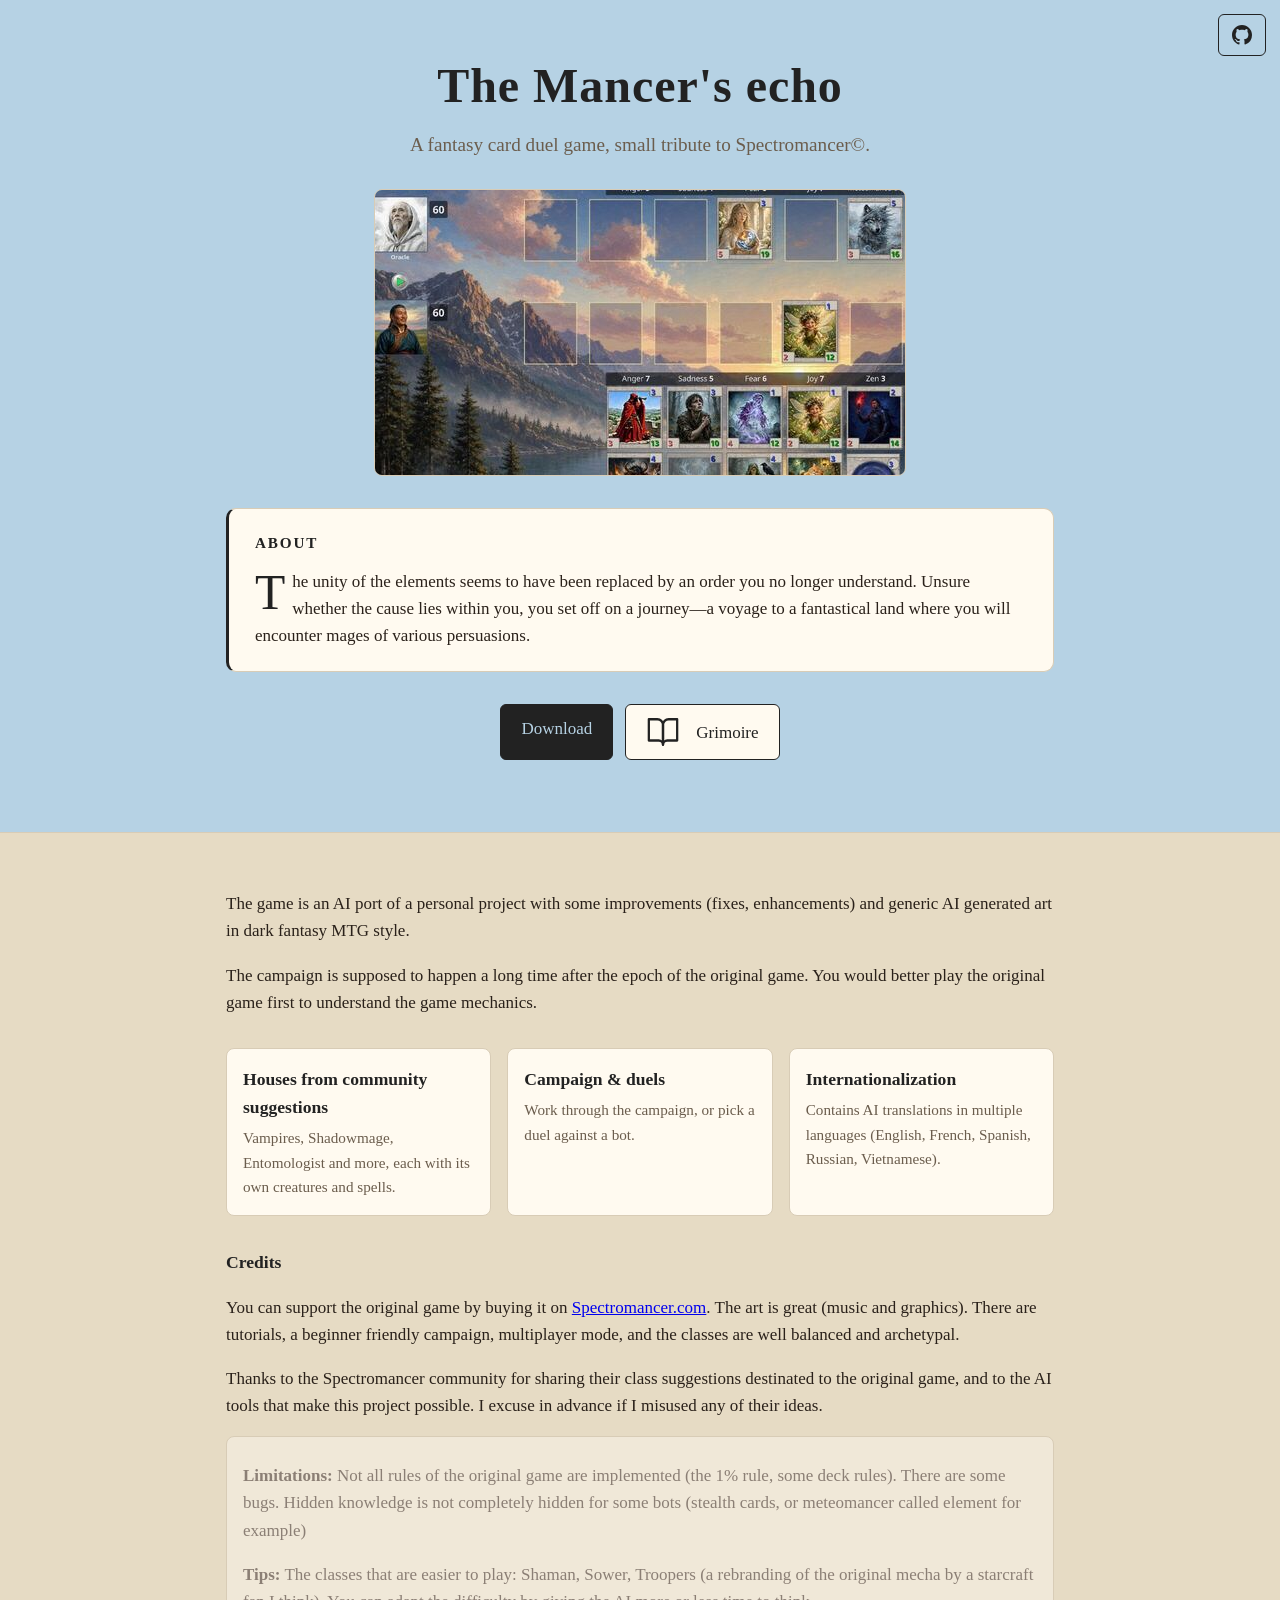
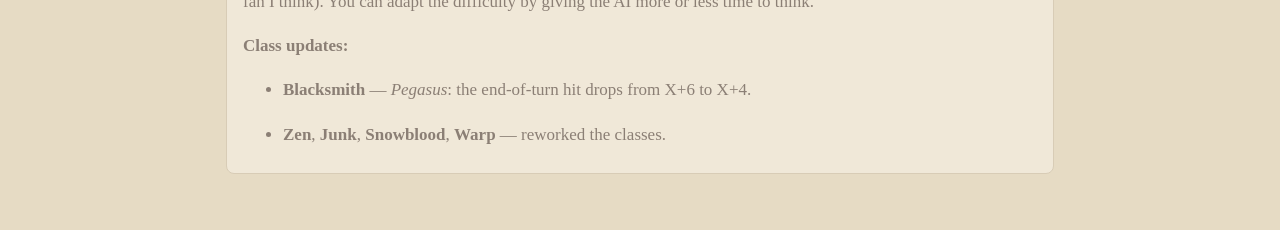
==== docs/index.html @ 0f316a48 "update page" ====
<!doctype html>
<html lang="en">
<head>
<meta charset="utf-8">
<meta name="viewport" content="width=device-width, initial-scale=1">
<title>Mancers</title>
<meta name="description" content="Mancers: a duel card game of 42 houses, a campaign and AI opponents, written in OCaml.">
<style>
:root{--bg:#14110f;--fg:#e8dfd0;--muted:#a89c88;--accent:#d9a441;--card:#1f1a16;--line:#3a3028;--note:#f0e8d8;--note-text:#8b7f75;--lower-bg:#0b0908;}
@media (prefers-color-scheme:light){:root{--bg:#b6d2e4;--fg:#2a211a;--muted:#6b5d4d;--accent:#222222;--card:#fffaf0;--line:#d8ccb6;--note:#f0e8d8;--note-text:#8b7f75;--lower-bg:#e6dbc4;}}
*{box-sizing:border-box}
body{margin:0;background:var(--bg);color:var(--fg);font:17px/1.6 Georgia,serif;position:relative}
main{max-width:860px;margin:0 auto;padding:48px 16px}
h1{font-size:3rem;margin:0;color:var(--accent);letter-spacing:.02em;text-align:center}
.tag{color:var(--muted);font-size:1.2rem;margin:.25em 0 1.5em;text-align:center}
img{border:1px solid var(--line);border-radius:8px;display:block;max-width:100%}
.screenshot{display: block;margin-left: auto;margin-right: auto;}
.btns{display:flex;flex-wrap:wrap;justify-content:center;gap:12px;margin:24px 0}
a.btn{padding:10px 20px;border-radius:6px;border:1px solid var(--accent);color:var(--accent);text-decoration:none}
a.btn.primary{background:var(--accent);color:var(--bg)}
a.btn.icon{display:inline-flex;align-items:center;padding:10px 13px}
a.btn.icon svg{width:20px;height:20px;fill:var(--accent)}
a.btn.icon:hover{background:var(--accent)}
a.btn.icon:hover svg{fill:var(--bg)}
a.btn.corner{position:absolute;top:14px;right:14px;background:var(--bg)}
@media (max-width:640px){main{padding-top:76px}h1{font-size:2.2rem}}
.grid{display:grid;grid-template-columns:repeat(auto-fit,minmax(240px,1fr));gap:16px;margin:32px 0}
.grid div{background:var(--card);border:1px solid var(--line);border-radius:8px;padding:16px}
h2{margin:0 0 .3em;font-size:1.1rem;color:var(--accent)}
.grid p{margin:0;color:var(--muted);font-size:.95rem}
pre{background:var(--card);border:1px solid var(--line);border-radius:8px;padding:16px;overflow-x:auto;font-size:.9rem}
footer{color:var(--muted);font-size:.9rem;margin-top:40px}
footer a{color:var(--accent)}
.grimoire{display:flex;align-items:center;gap:16px;border:1px solid var(--line);border-radius:10px;background:var(--card);text-decoration:none;color:var(--fg)}
.grimoire:hover{border-color:var(--accent)}
.grimoire svg{flex:none;width:34px;height:34px;stroke:var(--accent);fill:none;stroke-width:1.6;stroke-linecap:round;stroke-linejoin:round}
.grimoire strong{color:var(--accent);font-size:1.2rem}
.grimoire span{color:var(--muted);font-size:.95rem}
.notes{padding:8px 16px;border:1px solid var(--line);border-radius:8px;background:var(--note);color:var(--note-text)}
.intro{margin:32px 0}
.intro h2{margin:0 0 .6em;font-size:1.5rem}
.intro .lede{font-size:1.12rem;color:var(--fg);margin:0 0 1em}
.story{margin:26px 0 0;padding:22px 26px;border:1px solid var(--line);border-left:3px solid var(--accent);border-radius:10px;background:var(--card)}
.story h3{margin:0 0 .8em;font-size:.95rem;letter-spacing:.12em;text-transform:uppercase;color:var(--accent)}
.story p{margin:0 0 .9em}
.story p:last-child{margin-bottom:0}
.story .dropcap:first-letter{float:left;font-size:3.1rem;line-height:.9;padding:.06em .14em 0 0;color:var(--accent)}
.lower{background:var(--lower-bg);border-top:1px solid var(--line)}
.lower-inner{max-width:860px;margin:0 auto;padding:40px 16px 56px}
</style>
</head>
<body>
<a class="btn icon corner" href="https://github.com/minhdoboi/mancer-ml" title="Source on GitHub" aria-label="Source on GitHub">
  <svg viewBox="0 0 16 16" aria-hidden="true"><path d="M8 0C3.58 0 0 3.58 0 8c0 3.54 2.29 6.53 5.47 7.59.4.07.55-.17.55-.38 0-.19-.01-.82-.01-1.49-2.01.37-2.53-.49-2.69-.94-.09-.23-.48-.94-.82-1.13-.28-.15-.68-.52-.01-.53.63-.01 1.08.58 1.23.82.72 1.21 1.87.87 2.33.66.07-.52.28-.87.51-1.07-1.78-.2-3.64-.89-3.64-3.95 0-.87.31-1.59.82-2.15-.08-.2-.36-1.02.08-2.12 0 0 .67-.21 2.2.82.64-.18 1.32-.27 2-.27.68 0 1.36.09 2 .27 1.53-1.04 2.2-.82 2.2-.82.44 1.1.16 1.92.08 2.12.51.56.82 1.27.82 2.15 0 3.07-1.87 3.75-3.65 3.95.29.25.54.73.54 1.48 0 1.07-.01 1.93-.01 2.2 0 .21.15.46.55.38A8.012 8.012 0 0 0 16 8c0-4.42-3.58-8-8-8z"/></svg>
</a>
<main>
  <h1>The Mancer's echo</h1>
  <p class="tag">A fantasy card duel game, small tribute to Spectromancer©.</p>
  <img class="screenshot" src="screenshot.jpg" alt="Mancers duel board screenshot">
  <section class="intro">
    <div class="story">
      <h3>About</h3>
      <p class="dropcap">The unity of the elements seems to have been replaced by an order you no longer understand. Unsure whether the cause lies within you, you set off on a journey—a voyage to a fantastical land where you will encounter mages of various persuasions.</p>
    </div>
  </section>
  <div class="btns">
    <a class="btn primary" href="https://github.com/minhdoboi/mancer-ml/releases">Download</a>
    <a class="btn grimoire" href="cards.html">
      <svg viewBox="0 0 24 24" aria-hidden="true"><path d="M2 3h6a4 4 0 0 1 4 4v14a3 3 0 0 0-3-3H2z"/><path d="M22 3h-6a4 4 0 0 0-4 4v14a3 3 0 0 1 3-3h7z"/></svg>
      Grimoire
    </a>
  </div>
</main>
<section class="lower">
  <div class="lower-inner">
    <p>The game is an AI port of a personal project with some improvements (fixes, enhancements) and generic AI generated art in dark fantasy MTG style.</p>
    <p>The campaign is supposed to happen a long time after the epoch of the original game. You would better play the original game first to understand the game mechanics.</p>
    <div class="grid">
      <div><h2>Houses from community suggestions</h2><p>Vampires, Shadowmage, Entomologist and more, each with its own creatures and spells.</p></div>
      <div><h2>Campaign &amp; duels</h2><p>Work through the campaign, or pick a duel against a bot.</p></div>
      <div><h2>Internationalization</h2><p>Contains AI translations in multiple languages (English, French, Spanish, Russian, Vietnamese).</p></div>
    </div>
    <h2>Credits</h2>
    <p>You can support the original game by buying it on <a href="https://www.spectromancer.com/">Spectromancer.com</a>.
    The art is great (music and graphics). There are tutorials, a beginner friendly campaign, multiplayer mode, and the classes are well balanced and archetypal.</p>
    <p>Thanks to the Spectromancer community for sharing their class suggestions destinated to the original game,
    and to the AI tools that make this project possible. I excuse in advance if I misused any of their ideas.</p>
    <div class="notes">
      <div>
        <p>
          <strong>Limitations:</strong> Not all rules of the original game are implemented (the 1% rule, some deck rules). There are some bugs. Hidden knowledge is not completely hidden for some bots (stealth cards, or meteomancer called element for example)
        </p>
        <p>
          <strong>Tips:</strong> The classes that are easier to play: Shaman, Sower, Troopers (a rebranding of the original mecha by a starcraft fan I think).
          You can adapt the difficulty by giving the AI more or less time to think.
        </p>
      </div>
      <div>
        <strong>Class updates:</strong>
        <ul>
          <li><strong>Blacksmith</strong> — <em>Pegasus</em>: the end-of-turn hit drops from X+6 to X+4.</li>
        </ul>
        <ul>
          <li><strong>Zen</strong>, <strong>Junk</strong>, <strong>Snowblood</strong>, <strong>Warp</strong> — reworked the classes.</li>
        </ul>
      </div>
    </div>
  </div>
</section>
</body>
</html>
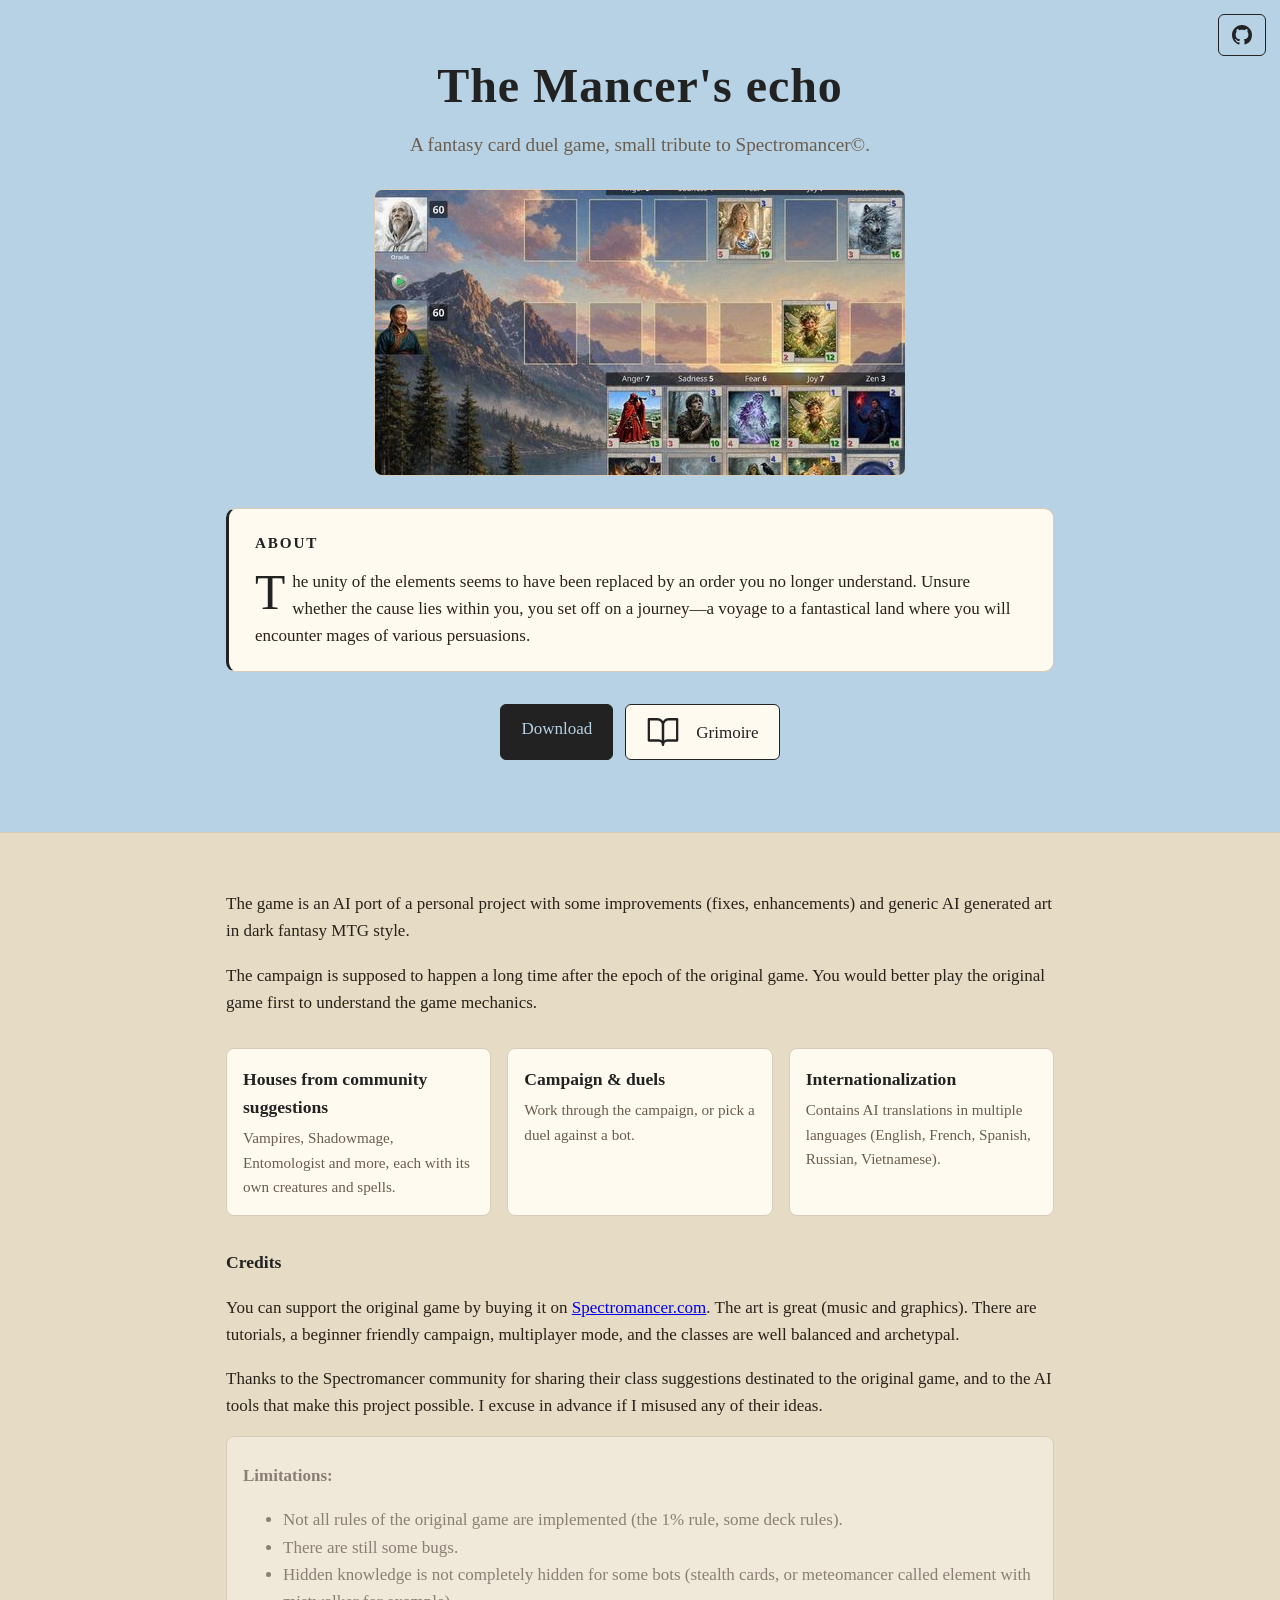
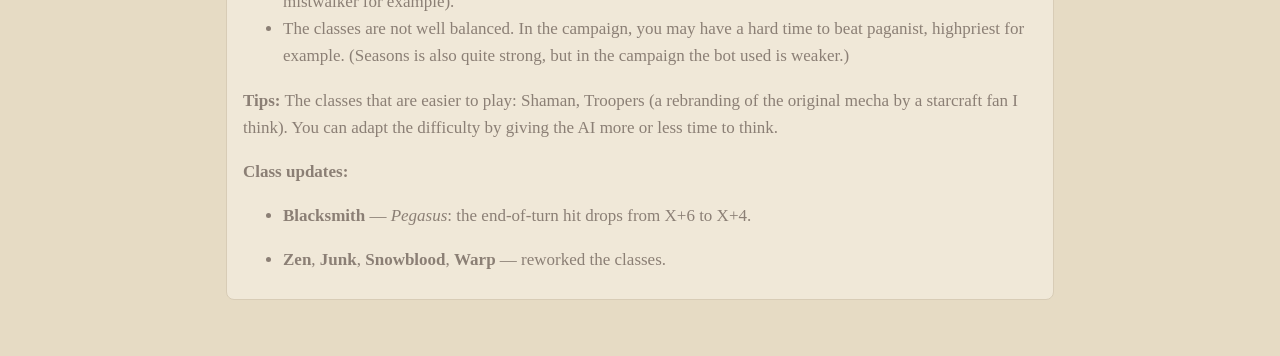
==== commit 266a768f: "add some house tournament" ====
--- a/docs/index.html
+++ b/docs/index.html
@@ -88,10 +88,16 @@
     <div class="notes">
       <div>
         <p>
-          <strong>Limitations:</strong> Not all rules of the original game are implemented (the 1% rule, some deck rules). There are some bugs. Hidden knowledge is not completely hidden for some bots (stealth cards, or meteomancer called element for example)
+          <strong>Limitations:</strong>
+          <ul>
+            <li>Not all rules of the original game are implemented (the 1% rule, some deck rules).</li>
+            <li>There are still some bugs.</li>
+            <li>Hidden knowledge is not completely hidden for some bots (stealth cards, or meteomancer called element with mistwalker for example).</li>
+            <li>The classes are not well balanced. In the campaign, you may have a hard time to beat paganist, highpriest for example. (Seasons is also quite strong, but in the campaign the bot used is weaker.)</li>
+          </ul>
         </p>
         <p>
-          <strong>Tips:</strong> The classes that are easier to play: Shaman, Sower, Troopers (a rebranding of the original mecha by a starcraft fan I think).
+          <strong>Tips:</strong> The classes that are easier to play: Shaman, Troopers (a rebranding of the original mecha by a starcraft fan I think).
           You can adapt the difficulty by giving the AI more or less time to think.
         </p>
       </div>
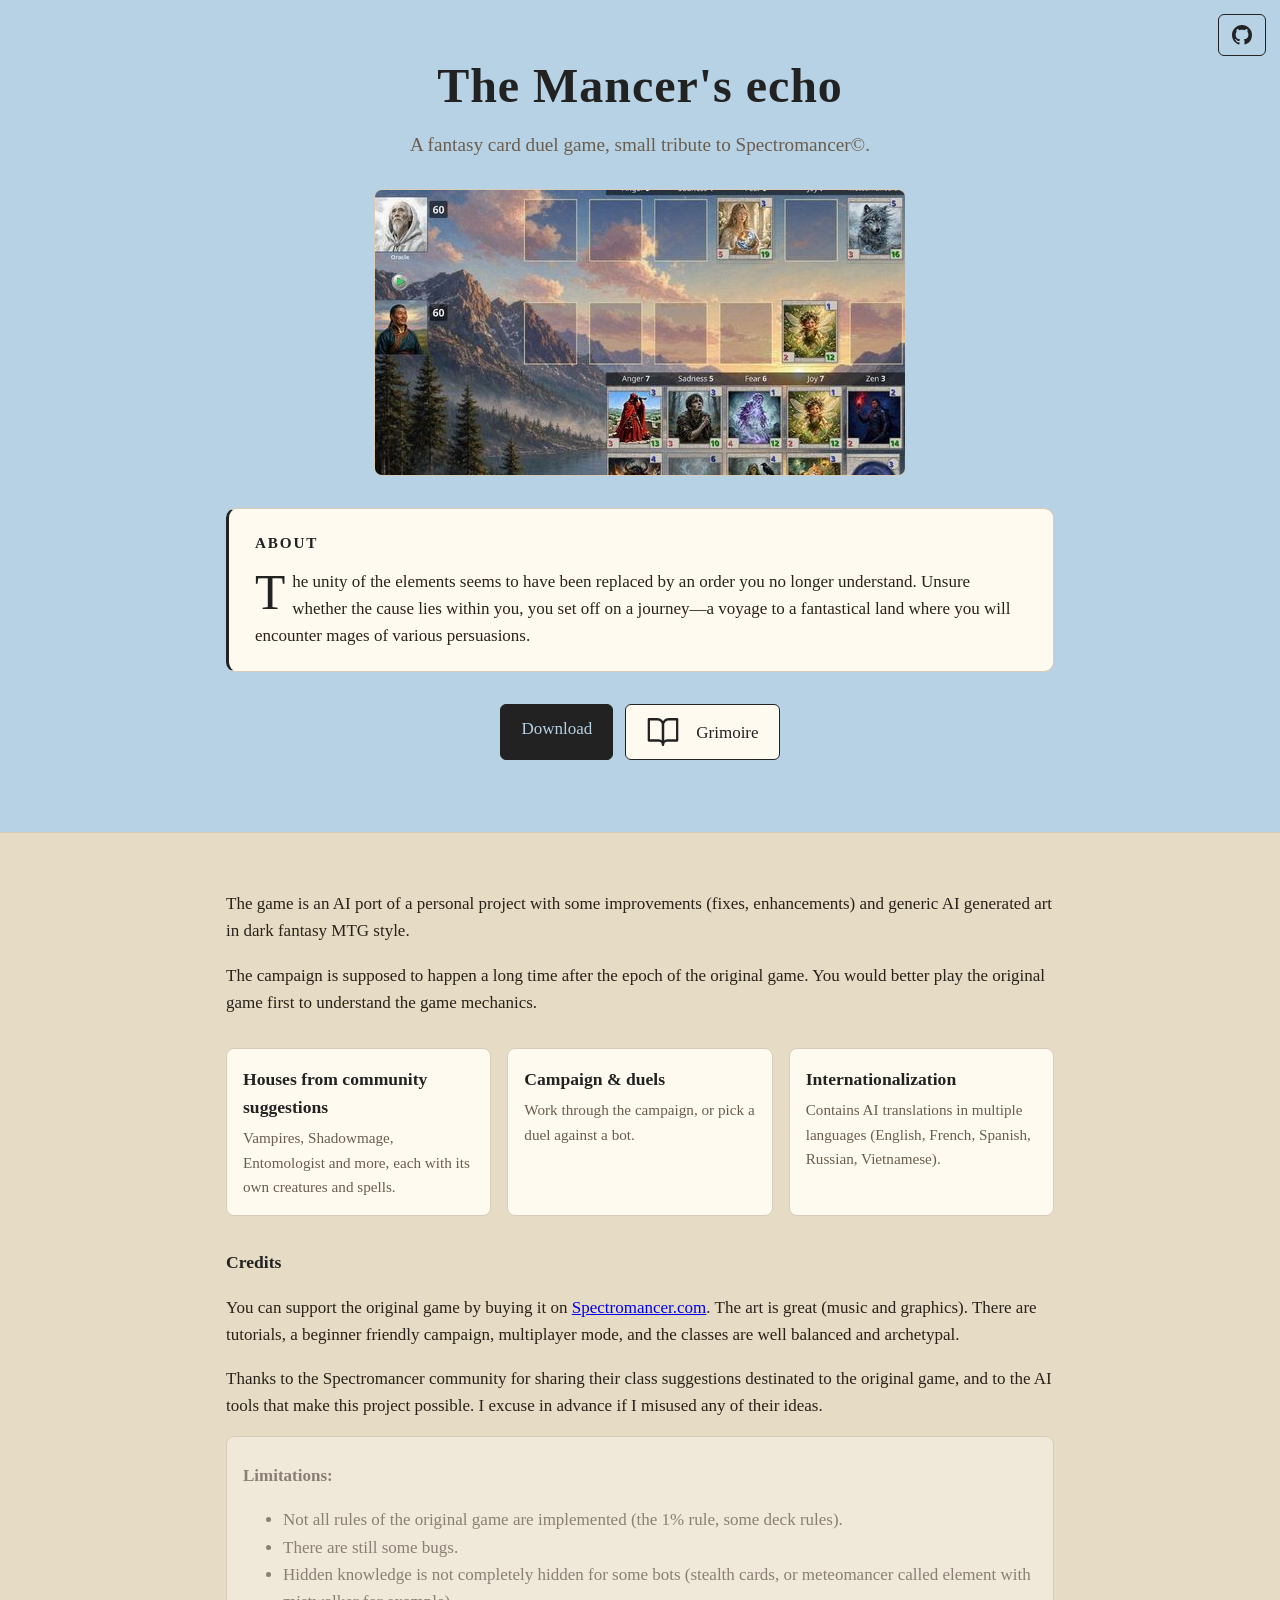
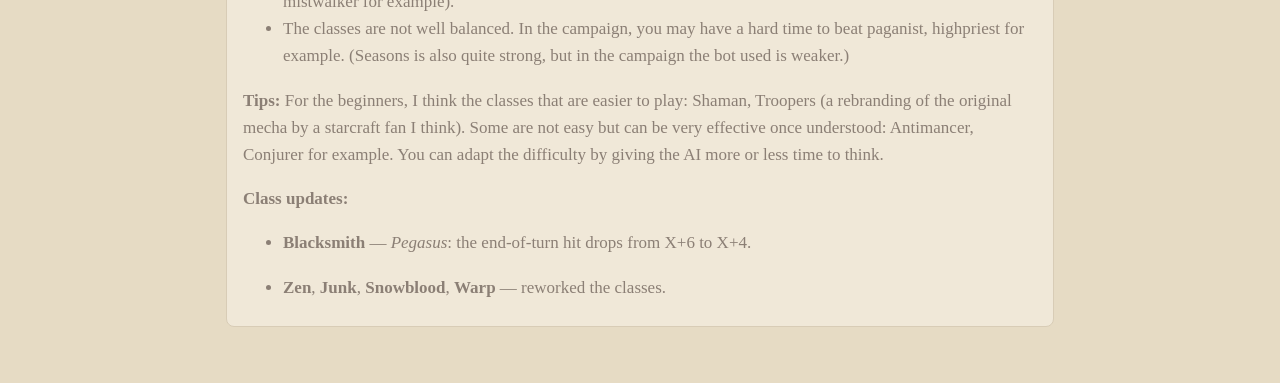
==== commit ff5a0709: "update README * update tips * add flux script for pi" ====
--- a/docs/index.html
+++ b/docs/index.html
@@ -97,7 +97,8 @@
           </ul>
         </p>
         <p>
-          <strong>Tips:</strong> The classes that are easier to play: Shaman, Troopers (a rebranding of the original mecha by a starcraft fan I think).
+          <strong>Tips:</strong> For the beginners, I think the classes that are easier to play: Shaman, Troopers (a rebranding of the original mecha by a starcraft fan I think).
+          Some are not easy but can be very effective once understood: Antimancer, Conjurer for example.
           You can adapt the difficulty by giving the AI more or less time to think.
         </p>
       </div>
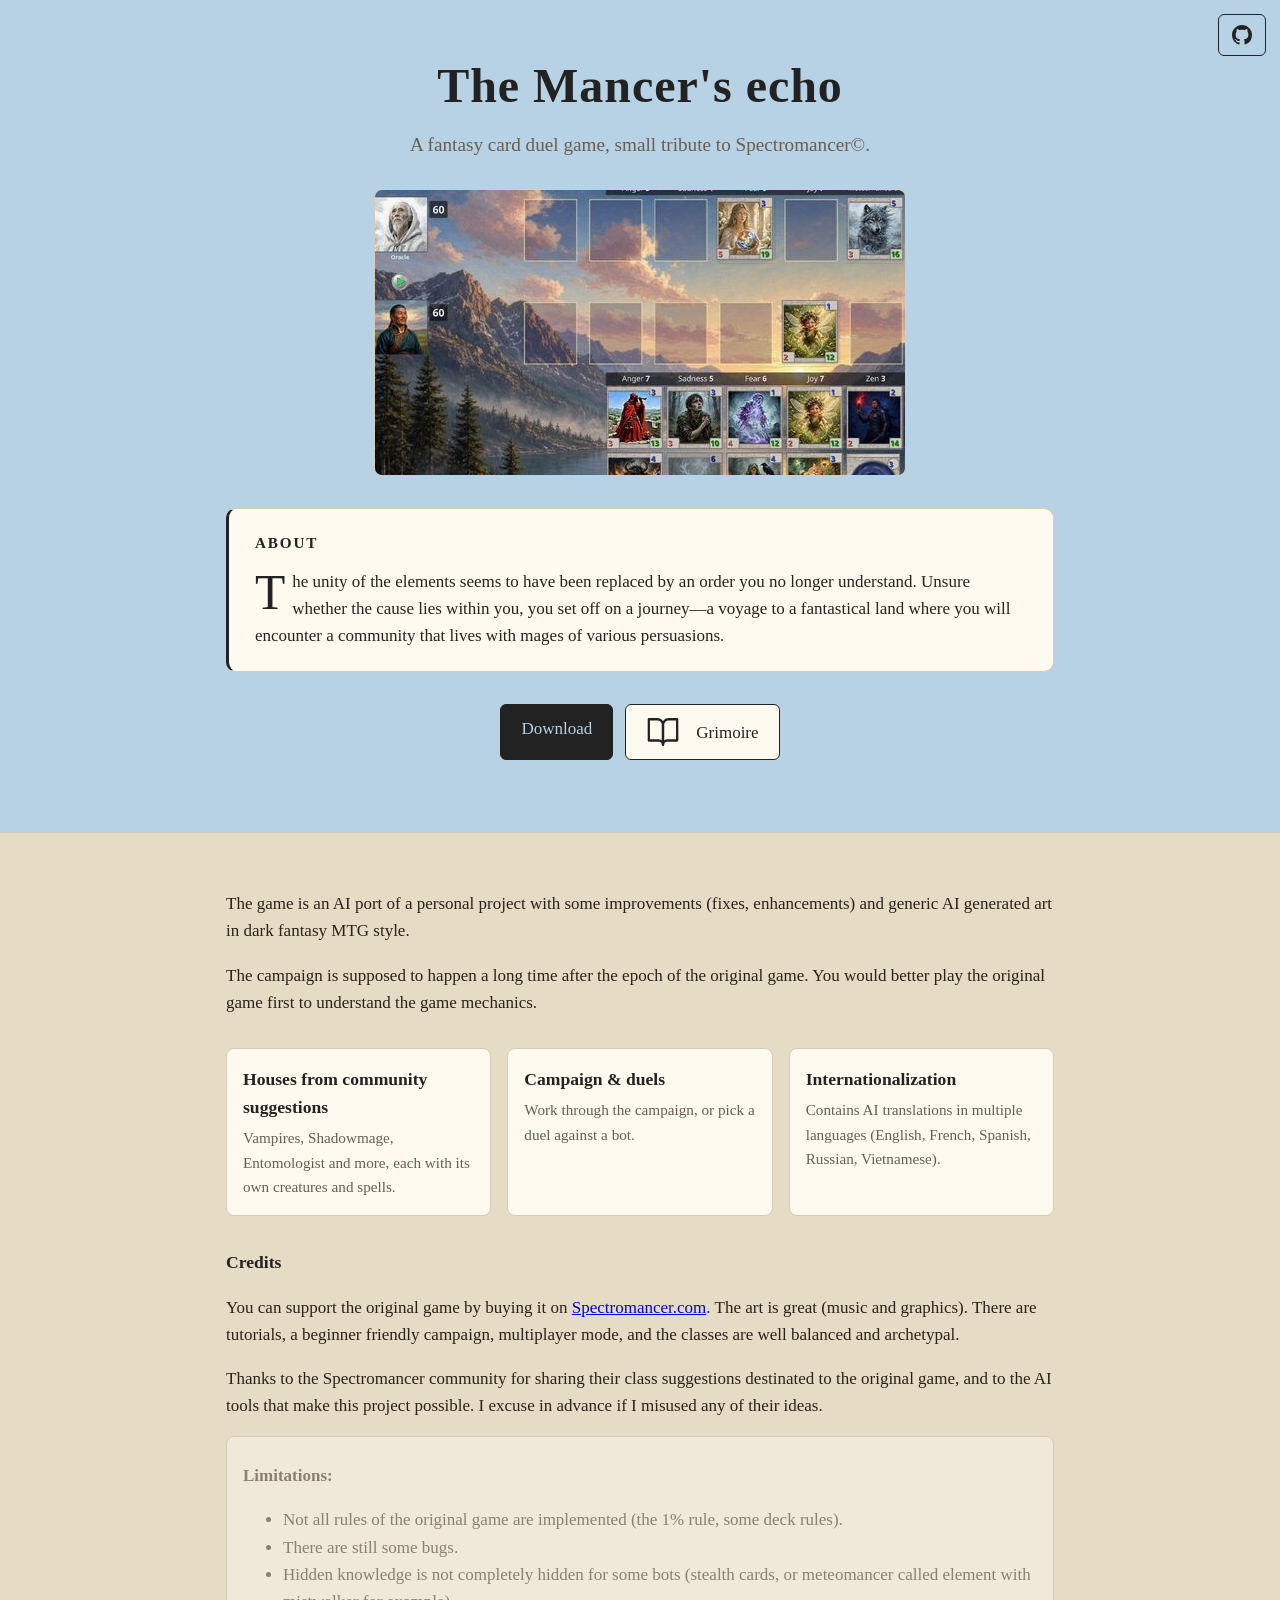
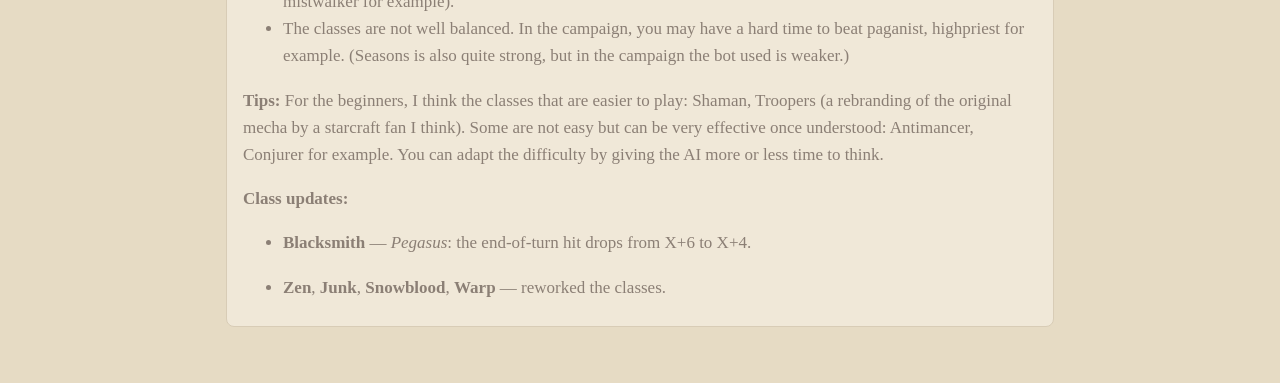
==== commit 0495e119: "add lightstaves and the aura mechanic" ====
--- a/docs/index.html
+++ b/docs/index.html
@@ -60,7 +60,7 @@
   <section class="intro">
     <div class="story">
       <h3>About</h3>
-      <p class="dropcap">The unity of the elements seems to have been replaced by an order you no longer understand. Unsure whether the cause lies within you, you set off on a journey—a voyage to a fantastical land where you will encounter mages of various persuasions.</p>
+      <p class="dropcap">The unity of the elements seems to have been replaced by an order you no longer understand. Unsure whether the cause lies within you, you set off on a journey—a voyage to a fantastical land where you will encounter a community that lives with mages of various persuasions.</p>
     </div>
   </section>
   <div class="btns">
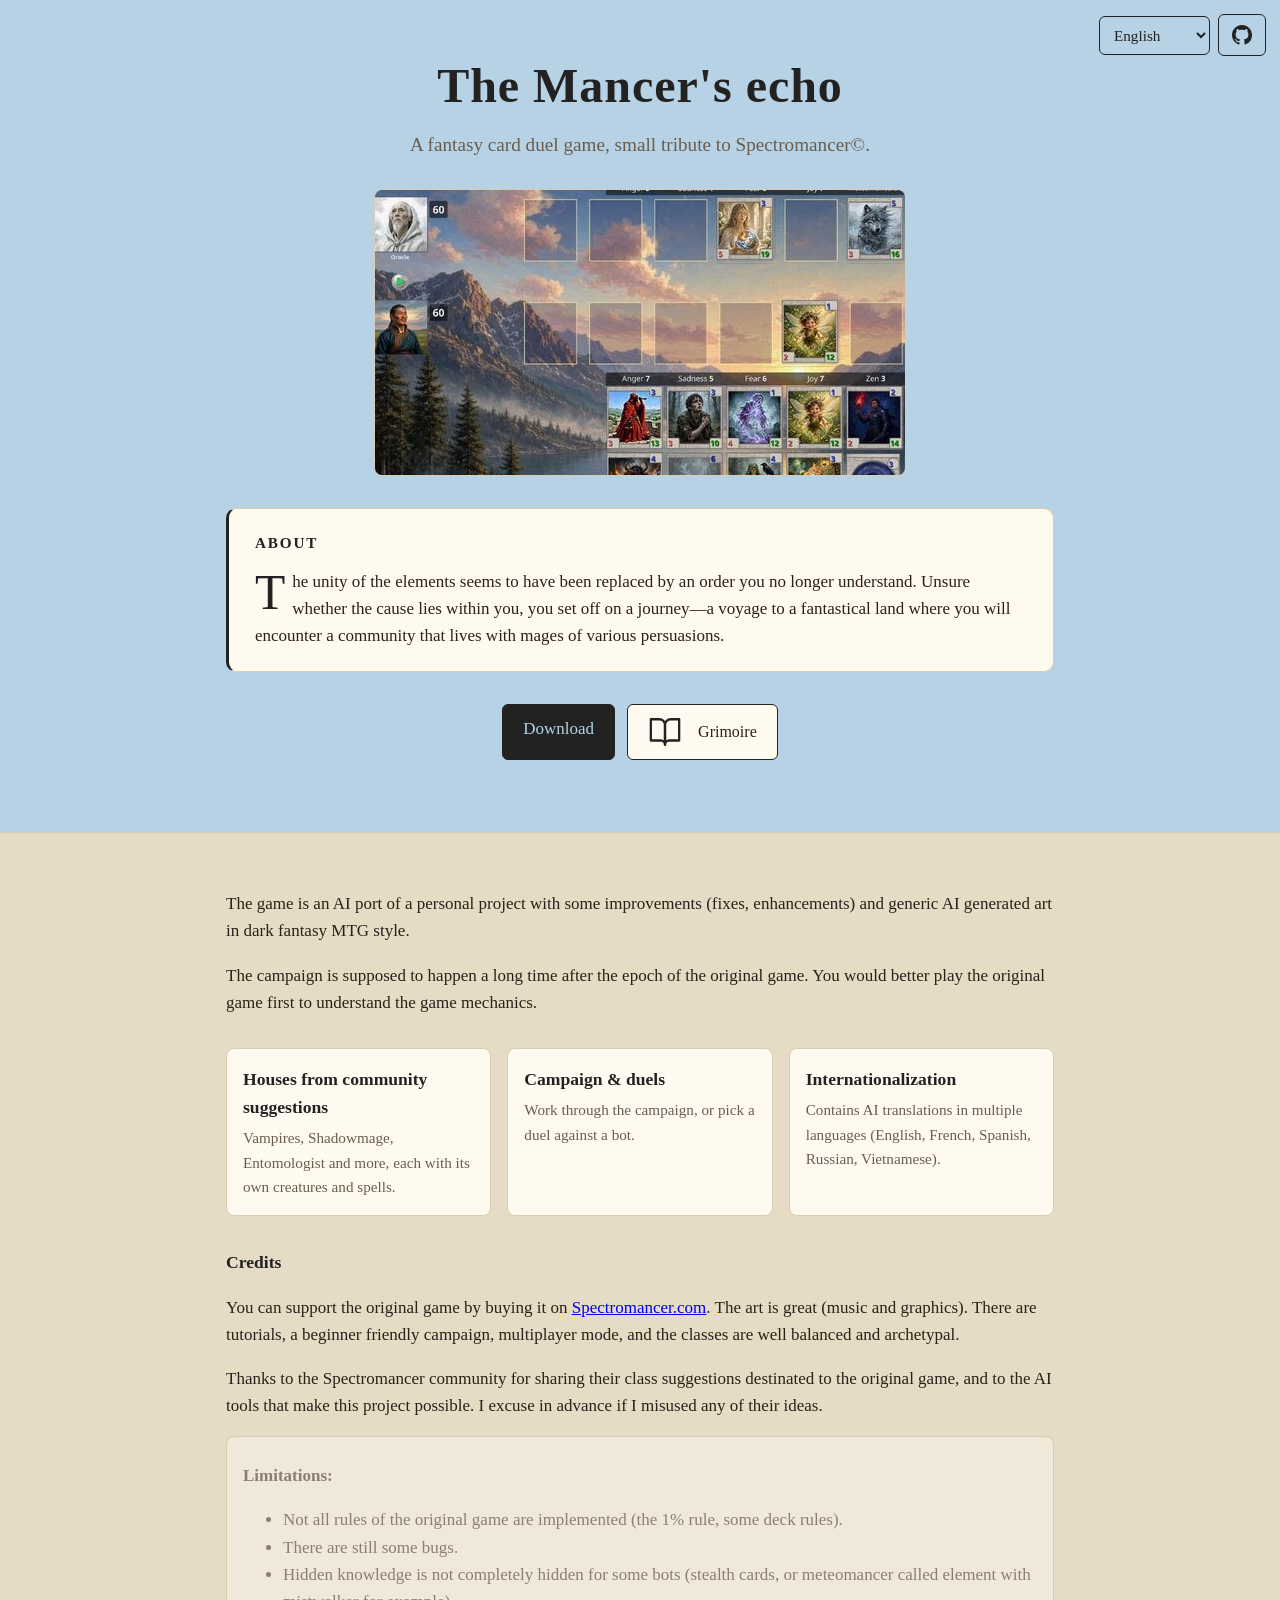
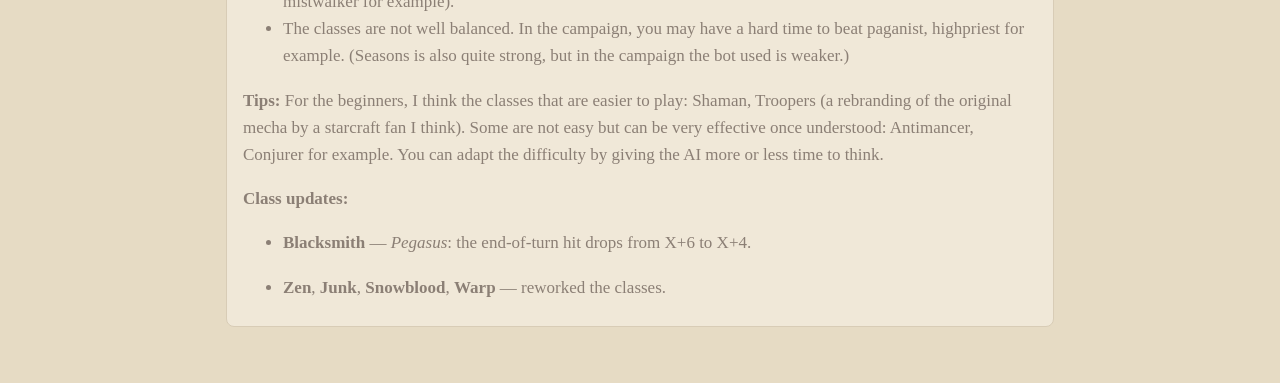
==== commit d1a02ca0: "update page" ====
--- a/docs/index.html
+++ b/docs/index.html
@@ -4,7 +4,7 @@
 <meta charset="utf-8">
 <meta name="viewport" content="width=device-width, initial-scale=1">
 <title>Mancers</title>
-<meta name="description" content="Mancers: a duel card game of 42 houses, a campaign and AI opponents, written in OCaml.">
+<meta name="description" id="metadesc" content="Mancers: a duel card game of 42 houses, a campaign and AI opponents, written in OCaml.">
 <style>
 :root{--bg:#14110f;--fg:#e8dfd0;--muted:#a89c88;--accent:#d9a441;--card:#1f1a16;--line:#3a3028;--note:#f0e8d8;--note-text:#8b7f75;--lower-bg:#0b0908;}
 @media (prefers-color-scheme:light){:root{--bg:#b6d2e4;--fg:#2a211a;--muted:#6b5d4d;--accent:#222222;--card:#fffaf0;--line:#d8ccb6;--note:#f0e8d8;--note-text:#8b7f75;--lower-bg:#e6dbc4;}}
@@ -22,7 +22,10 @@
 a.btn.icon svg{width:20px;height:20px;fill:var(--accent)}
 a.btn.icon:hover{background:var(--accent)}
 a.btn.icon:hover svg{fill:var(--bg)}
-a.btn.corner{position:absolute;top:14px;right:14px;background:var(--bg)}
+.corner{position:absolute;top:14px;right:14px;display:flex;align-items:center;gap:8px;z-index:2}
+.corner select{padding:9px 10px;border-radius:6px;border:1px solid var(--accent);background:var(--bg);color:var(--accent);font:inherit;font-size:.95rem;cursor:pointer}
+.corner select:hover{border-color:var(--fg)}
+a.btn.icon{background:var(--bg)}
 @media (max-width:640px){main{padding-top:76px}h1{font-size:2.2rem}}
 .grid{display:grid;grid-template-columns:repeat(auto-fit,minmax(240px,1fr));gap:16px;margin:32px 0}
 .grid div{background:var(--card);border:1px solid var(--line);border-radius:8px;padding:16px}
@@ -36,6 +39,7 @@
 .grimoire svg{flex:none;width:34px;height:34px;stroke:var(--accent);fill:none;stroke-width:1.6;stroke-linecap:round;stroke-linejoin:round}
 .grimoire strong{color:var(--accent);font-size:1.2rem}
 .grimoire span{color:var(--muted);font-size:.95rem}
+.grimoire #grimtext{color:var(--fg);font-size:1rem}
 .notes{padding:8px 16px;border:1px solid var(--line);border-radius:8px;background:var(--note);color:var(--note-text)}
 .intro{margin:32px 0}
 .intro h2{margin:0 0 .6em;font-size:1.5rem}
@@ -50,24 +54,27 @@
 </style>
 </head>
 <body>
-<a class="btn icon corner" href="https://github.com/minhdoboi/mancer-ml" title="Source on GitHub" aria-label="Source on GitHub">
-  <svg viewBox="0 0 16 16" aria-hidden="true"><path d="M8 0C3.58 0 0 3.58 0 8c0 3.54 2.29 6.53 5.47 7.59.4.07.55-.17.55-.38 0-.19-.01-.82-.01-1.49-2.01.37-2.53-.49-2.69-.94-.09-.23-.48-.94-.82-1.13-.28-.15-.68-.52-.01-.53.63-.01 1.08.58 1.23.82.72 1.21 1.87.87 2.33.66.07-.52.28-.87.51-1.07-1.78-.2-3.64-.89-3.64-3.95 0-.87.31-1.59.82-2.15-.08-.2-.36-1.02.08-2.12 0 0 .67-.21 2.2.82.64-.18 1.32-.27 2-.27.68 0 1.36.09 2 .27 1.53-1.04 2.2-.82 2.2-.82.44 1.1.16 1.92.08 2.12.51.56.82 1.27.82 2.15 0 3.07-1.87 3.75-3.65 3.95.29.25.54.73.54 1.48 0 1.07-.01 1.93-.01 2.2 0 .21.15.46.55.38A8.012 8.012 0 0 0 16 8c0-4.42-3.58-8-8-8z"/></svg>
-</a>
+<div class="corner">
+  <select id="lang" hidden></select>
+  <a class="btn icon" id="github" href="https://github.com/minhdoboi/mancer-ml" title="Source on GitHub" aria-label="Source on GitHub">
+    <svg viewBox="0 0 16 16" aria-hidden="true"><path d="M8 0C3.58 0 0 3.58 0 8c0 3.54 2.29 6.53 5.47 7.59.4.07.55-.17.55-.38 0-.19-.01-.82-.01-1.49-2.01.37-2.53-.49-2.69-.94-.09-.23-.48-.94-.82-1.13-.28-.15-.68-.52-.01-.53.63-.01 1.08.58 1.23.82.72 1.21 1.87.87 2.33.66.07-.52.28-.87.51-1.07-1.78-.2-3.64-.89-3.64-3.95 0-.87.31-1.59.82-2.15-.08-.2-.36-1.02.08-2.12 0 0 .67-.21 2.2.82.64-.18 1.32-.27 2-.27.68 0 1.36.09 2 .27 1.53-1.04 2.2-.82 2.2-.82.44 1.1.16 1.92.08 2.12.51.56.82 1.27.82 2.15 0 3.07-1.87 3.75-3.65 3.95.29.25.54.73.54 1.48 0 1.07-.01 1.93-.01 2.2 0 .21.15.46.55.38A8.012 8.012 0 0 0 16 8c0-4.42-3.58-8-8-8z"/></svg>
+  </a>
+</div>
 <main>
-  <h1>The Mancer's echo</h1>
-  <p class="tag">A fantasy card duel game, small tribute to Spectromancer©.</p>
-  <img class="screenshot" src="screenshot.jpg" alt="Mancers duel board screenshot">
+  <h1 id="title">The Mancer's echo</h1>
+  <p class="tag" id="tag">A fantasy card duel game, small tribute to Spectromancer©.</p>
+  <img class="screenshot" id="shot" src="screenshot.jpg" alt="Mancers duel board screenshot">
   <section class="intro">
     <div class="story">
-      <h3>About</h3>
-      <p class="dropcap">The unity of the elements seems to have been replaced by an order you no longer understand. Unsure whether the cause lies within you, you set off on a journey—a voyage to a fantastical land where you will encounter a community that lives with mages of various persuasions.</p>
+      <h3 id="about">About</h3>
+      <p class="dropcap" id="story">The unity of the elements seems to have been replaced by an order you no longer understand. Unsure whether the cause lies within you, you set off on a journey—a voyage to a fantastical land where you will encounter a community that lives with mages of various persuasions.</p>
     </div>
   </section>
   <div class="btns">
-    <a class="btn primary" href="https://github.com/minhdoboi/mancer-ml/releases">Download</a>
-    <a class="btn grimoire" href="cards.html">
+    <a class="btn primary" id="download" href="https://github.com/minhdoboi/mancer-ml/releases">Download</a>
+    <a class="btn grimoire" id="grimoire" href="cards.html">
       <svg viewBox="0 0 24 24" aria-hidden="true"><path d="M2 3h6a4 4 0 0 1 4 4v14a3 3 0 0 0-3-3H2z"/><path d="M22 3h-6a4 4 0 0 0-4 4v14a3 3 0 0 1 3-3h7z"/></svg>
-      Grimoire
+      <span id="grimtext">Grimoire</span>
     </a>
   </div>
 </main>
@@ -114,5 +121,6 @@
     </div>
   </div>
 </section>
+<script src="index.js" defer></script>
 </body>
 </html>
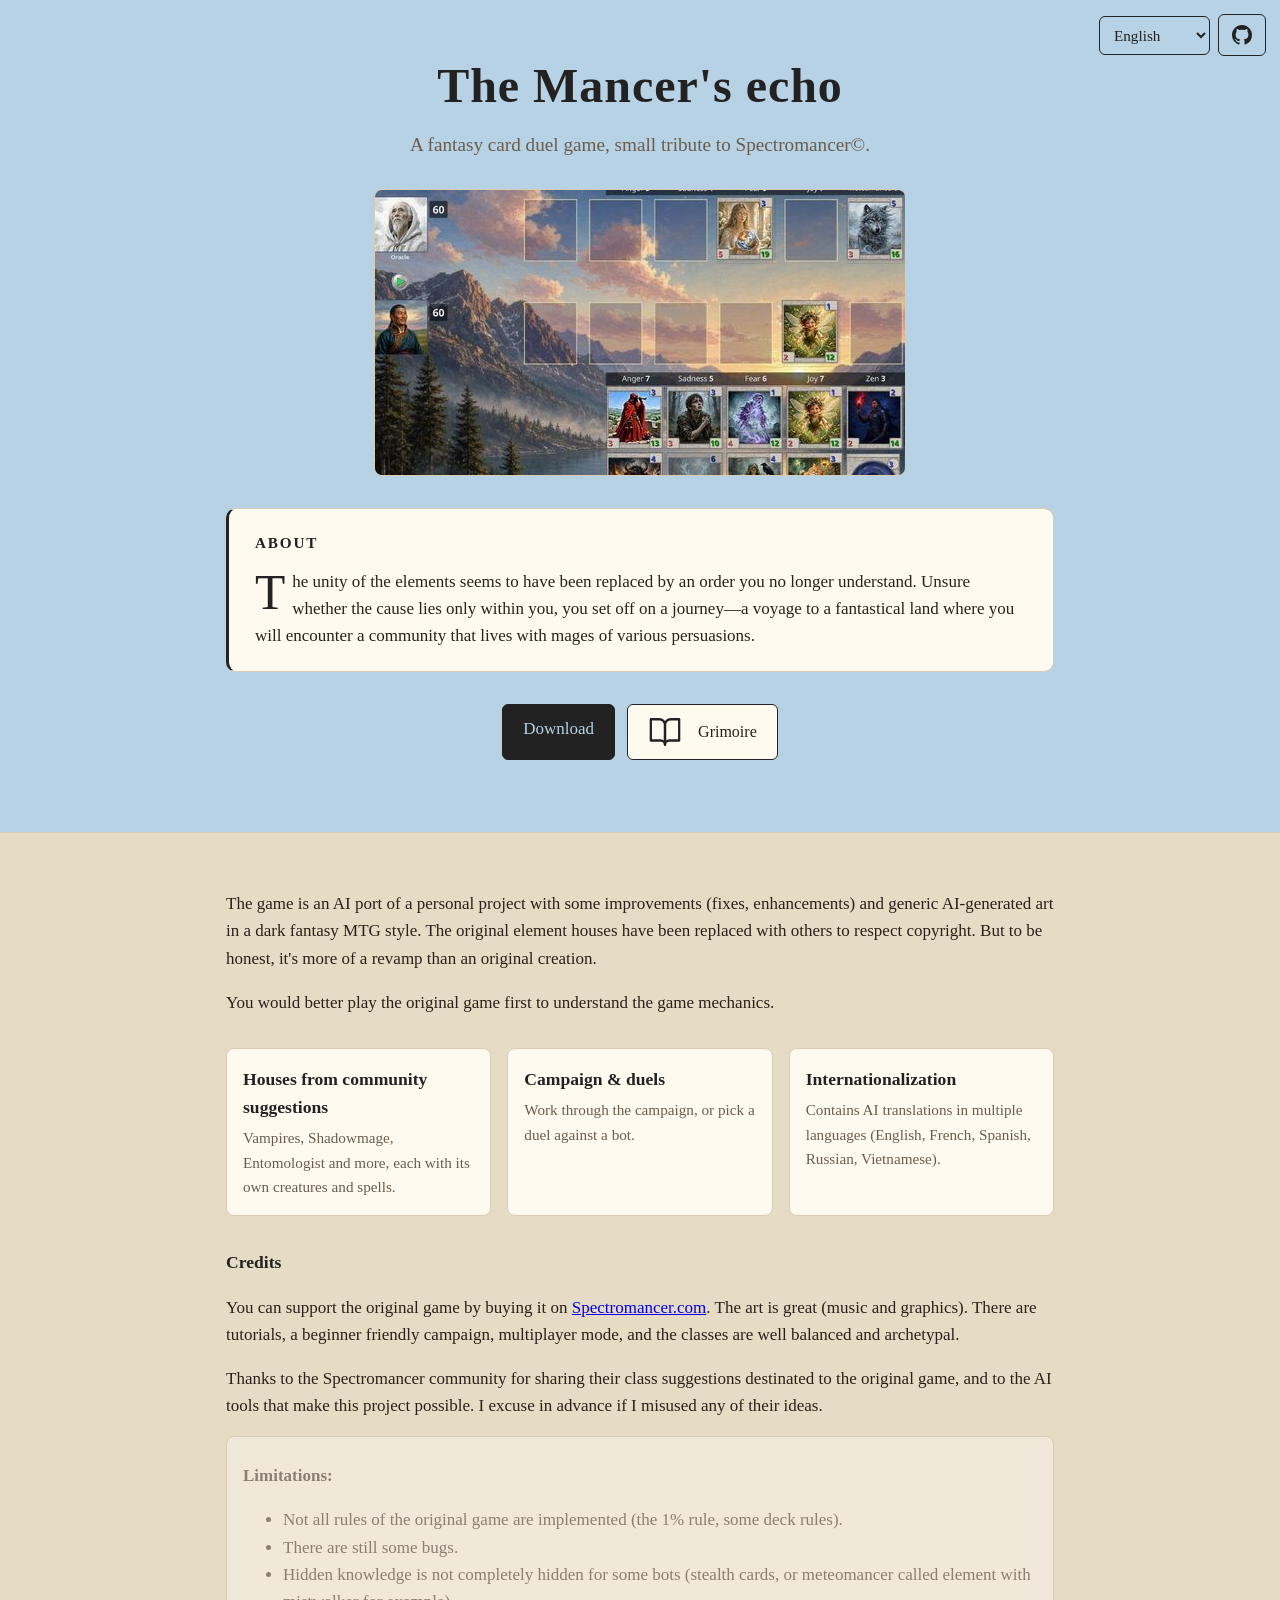
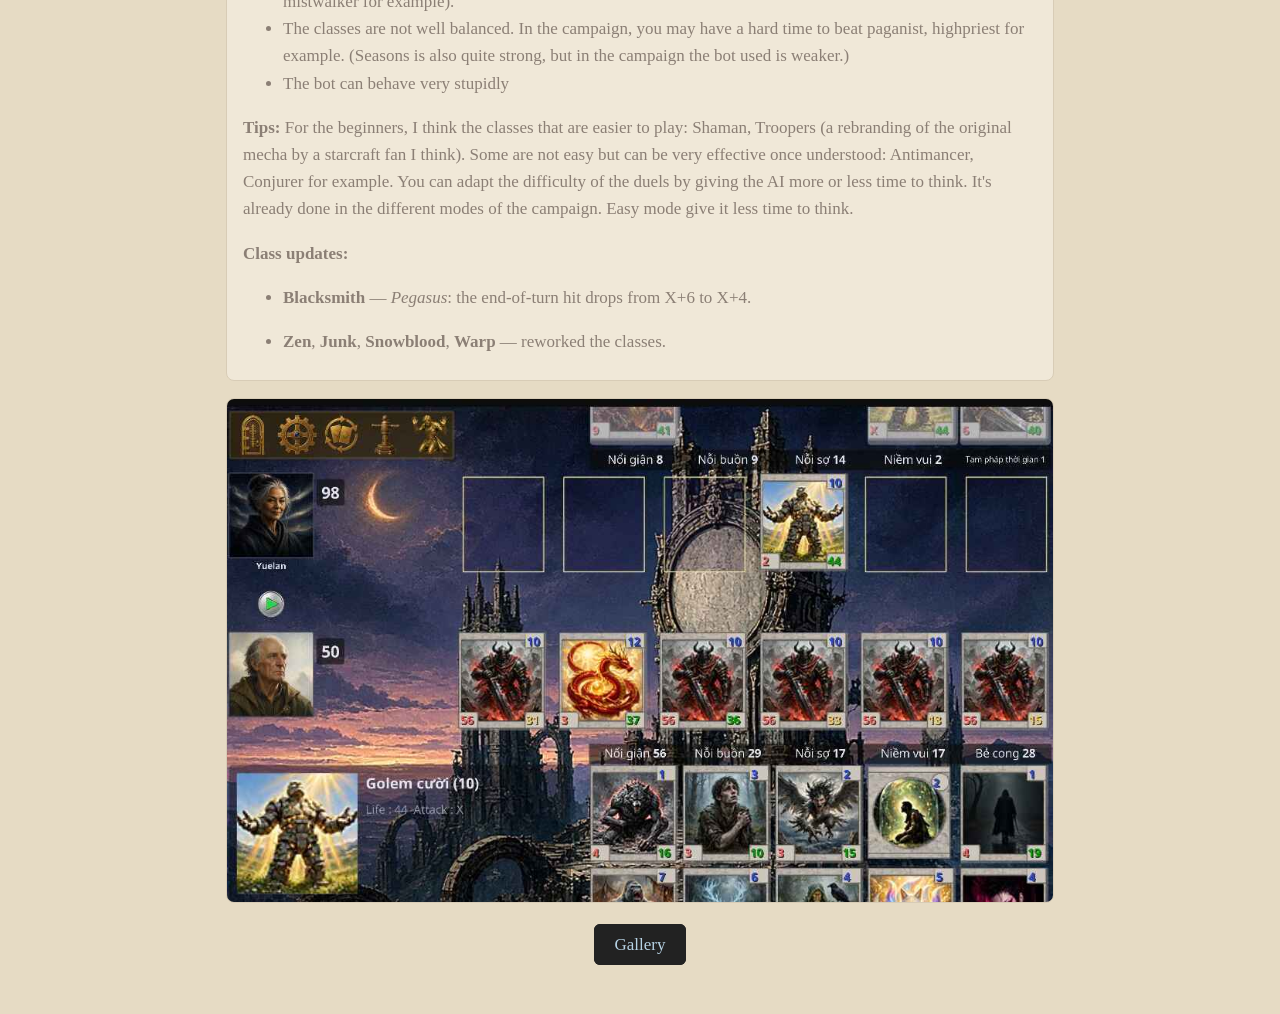
==== commit 577570d4: "update mimic * nerf kojiro * add gallery" ====
--- a/docs/index.html
+++ b/docs/index.html
@@ -51,6 +51,7 @@
 .story .dropcap:first-letter{float:left;font-size:3.1rem;line-height:.9;padding:.06em .14em 0 0;color:var(--accent)}
 .lower{background:var(--lower-bg);border-top:1px solid var(--line)}
 .lower-inner{max-width:860px;margin:0 auto;padding:40px 16px 56px}
+.cta{text-align:center;margin:28px 0 0}
 </style>
 </head>
 <body>
@@ -80,8 +81,10 @@
 </main>
 <section class="lower">
   <div class="lower-inner">
-    <p>The game is an AI port of a personal project with some improvements (fixes, enhancements) and generic AI generated art in dark fantasy MTG style.</p>
-    <p>The campaign is supposed to happen a long time after the epoch of the original game. You would better play the original game first to understand the game mechanics.</p>
+    <p>The game is an AI port of a personal project with some improvements (fixes, enhancements) and generic
+      AI-generated art in a dark fantasy MTG style. The original element houses have been replaced with others to respect copyright. But to be honest, it's more of a revamp than an original creation.
+    </p>
+    <p>You would better play the original game first to understand the game mechanics.</p>
     <div class="grid">
       <div><h2>Houses from community suggestions</h2><p>Vampires, Shadowmage, Entomologist and more, each with its own creatures and spells.</p></div>
       <div><h2>Campaign &amp; duels</h2><p>Work through the campaign, or pick a duel against a bot.</p></div>
@@ -101,12 +104,13 @@
             <li>There are still some bugs.</li>
             <li>Hidden knowledge is not completely hidden for some bots (stealth cards, or meteomancer called element with mistwalker for example).</li>
             <li>The classes are not well balanced. In the campaign, you may have a hard time to beat paganist, highpriest for example. (Seasons is also quite strong, but in the campaign the bot used is weaker.)</li>
+            <li>The bot can behave very stupidly</li>
           </ul>
         </p>
         <p>
           <strong>Tips:</strong> For the beginners, I think the classes that are easier to play: Shaman, Troopers (a rebranding of the original mecha by a starcraft fan I think).
           Some are not easy but can be very effective once understood: Antimancer, Conjurer for example.
-          You can adapt the difficulty by giving the AI more or less time to think.
+          You can adapt the difficulty of the duels by giving the AI more or less time to think. It's already done in the different modes of the campaign. Easy mode give it less time to think.
         </p>
       </div>
       <div>
@@ -119,6 +123,12 @@
         </ul>
       </div>
     </div>
+    <p>
+      <img class="screenshot2" id="shot2" src="screenshot2.jpg">
+    </p>
+    <p class="cta">
+      <a class="btn primary" id="gallery" href="gallery/"><span id="gallerytext">Gallery</span></a>
+    </p>
   </div>
 </section>
 <script src="index.js" defer></script>
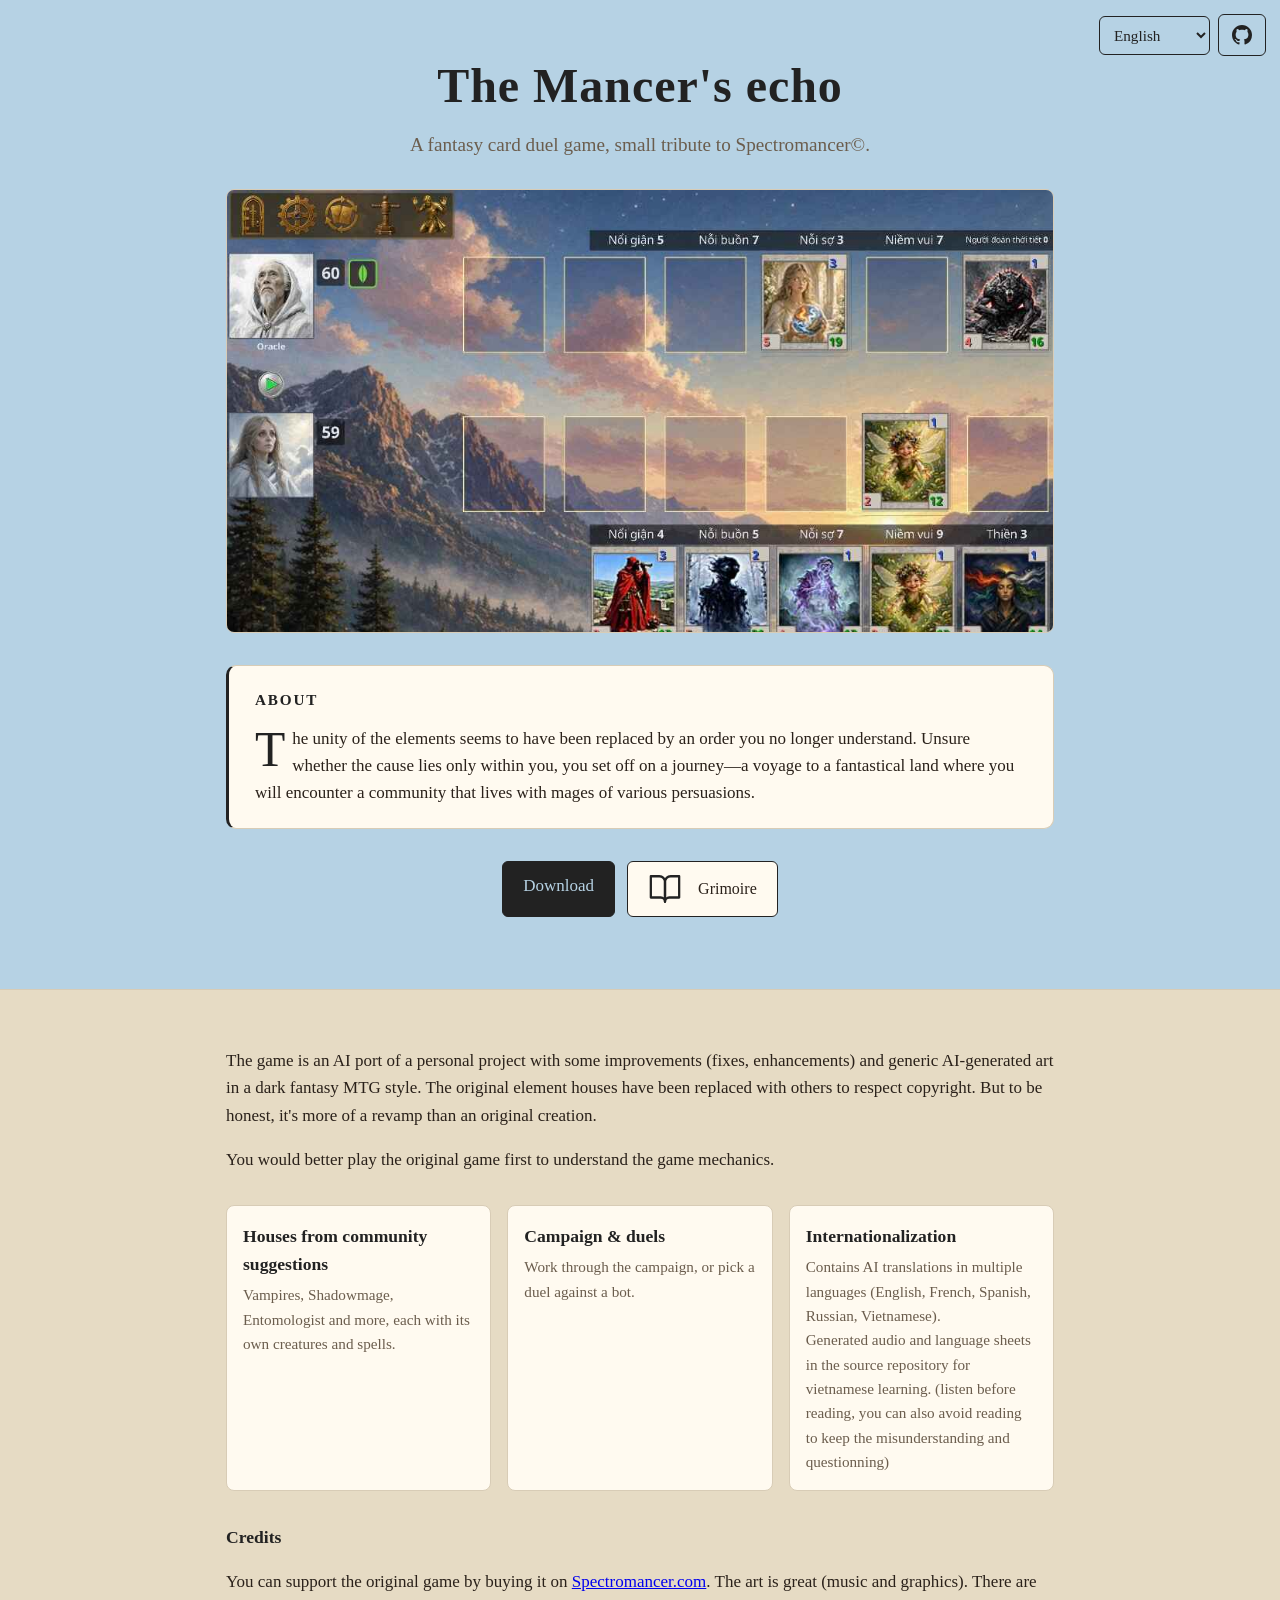
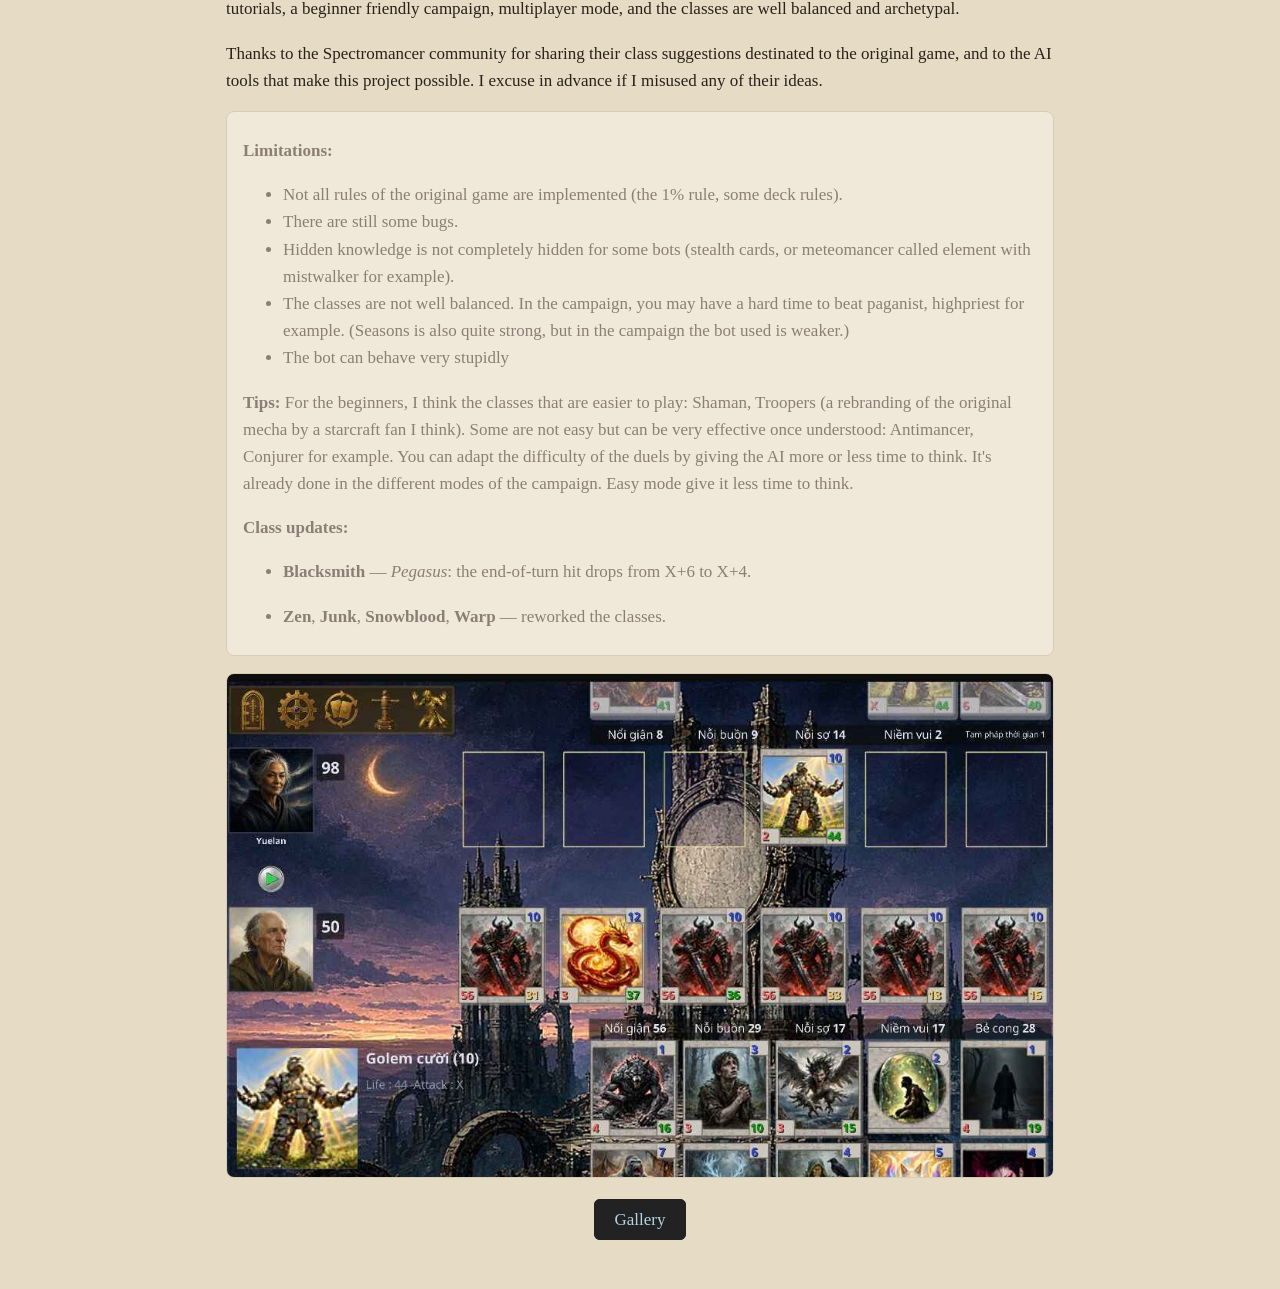
==== commit 54bce80a: "add some vn audio * add some vn language sheets * fix warp bug with season * add some portraits * ne" ====
--- a/docs/index.html
+++ b/docs/index.html
@@ -44,11 +44,18 @@
 .intro{margin:32px 0}
 .intro h2{margin:0 0 .6em;font-size:1.5rem}
 .intro .lede{font-size:1.12rem;color:var(--fg);margin:0 0 1em}
-.story{margin:26px 0 0;padding:22px 26px;border:1px solid var(--line);border-left:3px solid var(--accent);border-radius:10px;background:var(--card)}
+.story{position:relative;margin:26px 0 0;padding:22px 26px;border:1px solid var(--line);border-left:3px solid var(--accent);border-radius:10px;background:var(--card)}
 .story h3{margin:0 0 .8em;font-size:.95rem;letter-spacing:.12em;text-transform:uppercase;color:var(--accent)}
 .story p{margin:0 0 .9em}
 .story p:last-child{margin-bottom:0}
 .story .dropcap:first-letter{float:left;font-size:3.1rem;line-height:.9;padding:.06em .14em 0 0;color:var(--accent)}
+.story .sound[hidden]{display:none}
+.story .sound{position:absolute;top:12px;right:12px;width:34px;height:34px;padding:0;display:inline-flex;align-items:center;justify-content:center;border:1px solid var(--accent);border-radius:6px;background:transparent;color:var(--accent);cursor:pointer}
+.story .sound:hover{background:var(--accent);color:var(--bg)}
+.story .sound svg{width:20px;height:20px;fill:currentColor}
+.story .sound .icon-stop{display:none}
+.story .sound.playing .icon-play{display:none}
+.story .sound.playing .icon-stop{display:block}
 .lower{background:var(--lower-bg);border-top:1px solid var(--line)}
 .lower-inner{max-width:860px;margin:0 auto;padding:40px 16px 56px}
 .cta{text-align:center;margin:28px 0 0}
@@ -67,10 +74,15 @@
   <img class="screenshot" id="shot" src="screenshot.jpg" alt="Mancers duel board screenshot">
   <section class="intro">
     <div class="story">
+      <button class="sound" id="about-sound" type="button" hidden>
+        <svg class="icon-play" viewBox="0 0 24 24" aria-hidden="true"><path d="M4 9v6h4l5 4V5L8 9H4z"/><path d="M15.5 8.5a4 4 0 0 1 0 7" fill="none" stroke="currentColor" stroke-width="1.8" stroke-linecap="round"/><path d="M18 6a7 7 0 0 1 0 12" fill="none" stroke="currentColor" stroke-width="1.8" stroke-linecap="round"/></svg>
+        <svg class="icon-stop" viewBox="0 0 24 24" aria-hidden="true"><path d="M4 9v6h4l5 4V5L8 9H4z"/><path d="M16 9l5 5m0-5l-5 5" fill="none" stroke="currentColor" stroke-width="1.8" stroke-linecap="round"/></svg>
+      </button>
       <h3 id="about">About</h3>
       <p class="dropcap" id="story">The unity of the elements seems to have been replaced by an order you no longer understand. Unsure whether the cause lies within you, you set off on a journey—a voyage to a fantastical land where you will encounter a community that lives with mages of various persuasions.</p>
     </div>
   </section>
+  <audio id="about-audio" src="audio/vi/site.about.mp3" preload="none" hidden></audio>
   <div class="btns">
     <a class="btn primary" id="download" href="https://github.com/minhdoboi/mancer-ml/releases">Download</a>
     <a class="btn grimoire" id="grimoire" href="cards.html">
@@ -88,7 +100,9 @@
     <div class="grid">
       <div><h2>Houses from community suggestions</h2><p>Vampires, Shadowmage, Entomologist and more, each with its own creatures and spells.</p></div>
       <div><h2>Campaign &amp; duels</h2><p>Work through the campaign, or pick a duel against a bot.</p></div>
-      <div><h2>Internationalization</h2><p>Contains AI translations in multiple languages (English, French, Spanish, Russian, Vietnamese).</p></div>
+      <div><h2>Internationalization</h2><p>Contains AI translations in multiple languages (English, French, Spanish, Russian, Vietnamese).<br/>
+        Generated audio and language sheets in the source repository for vietnamese learning. (listen before reading, you can also avoid reading to keep the misunderstanding and questionning)
+      </p></div>
     </div>
     <h2>Credits</h2>
     <p>You can support the original game by buying it on <a href="https://www.spectromancer.com/">Spectromancer.com</a>.
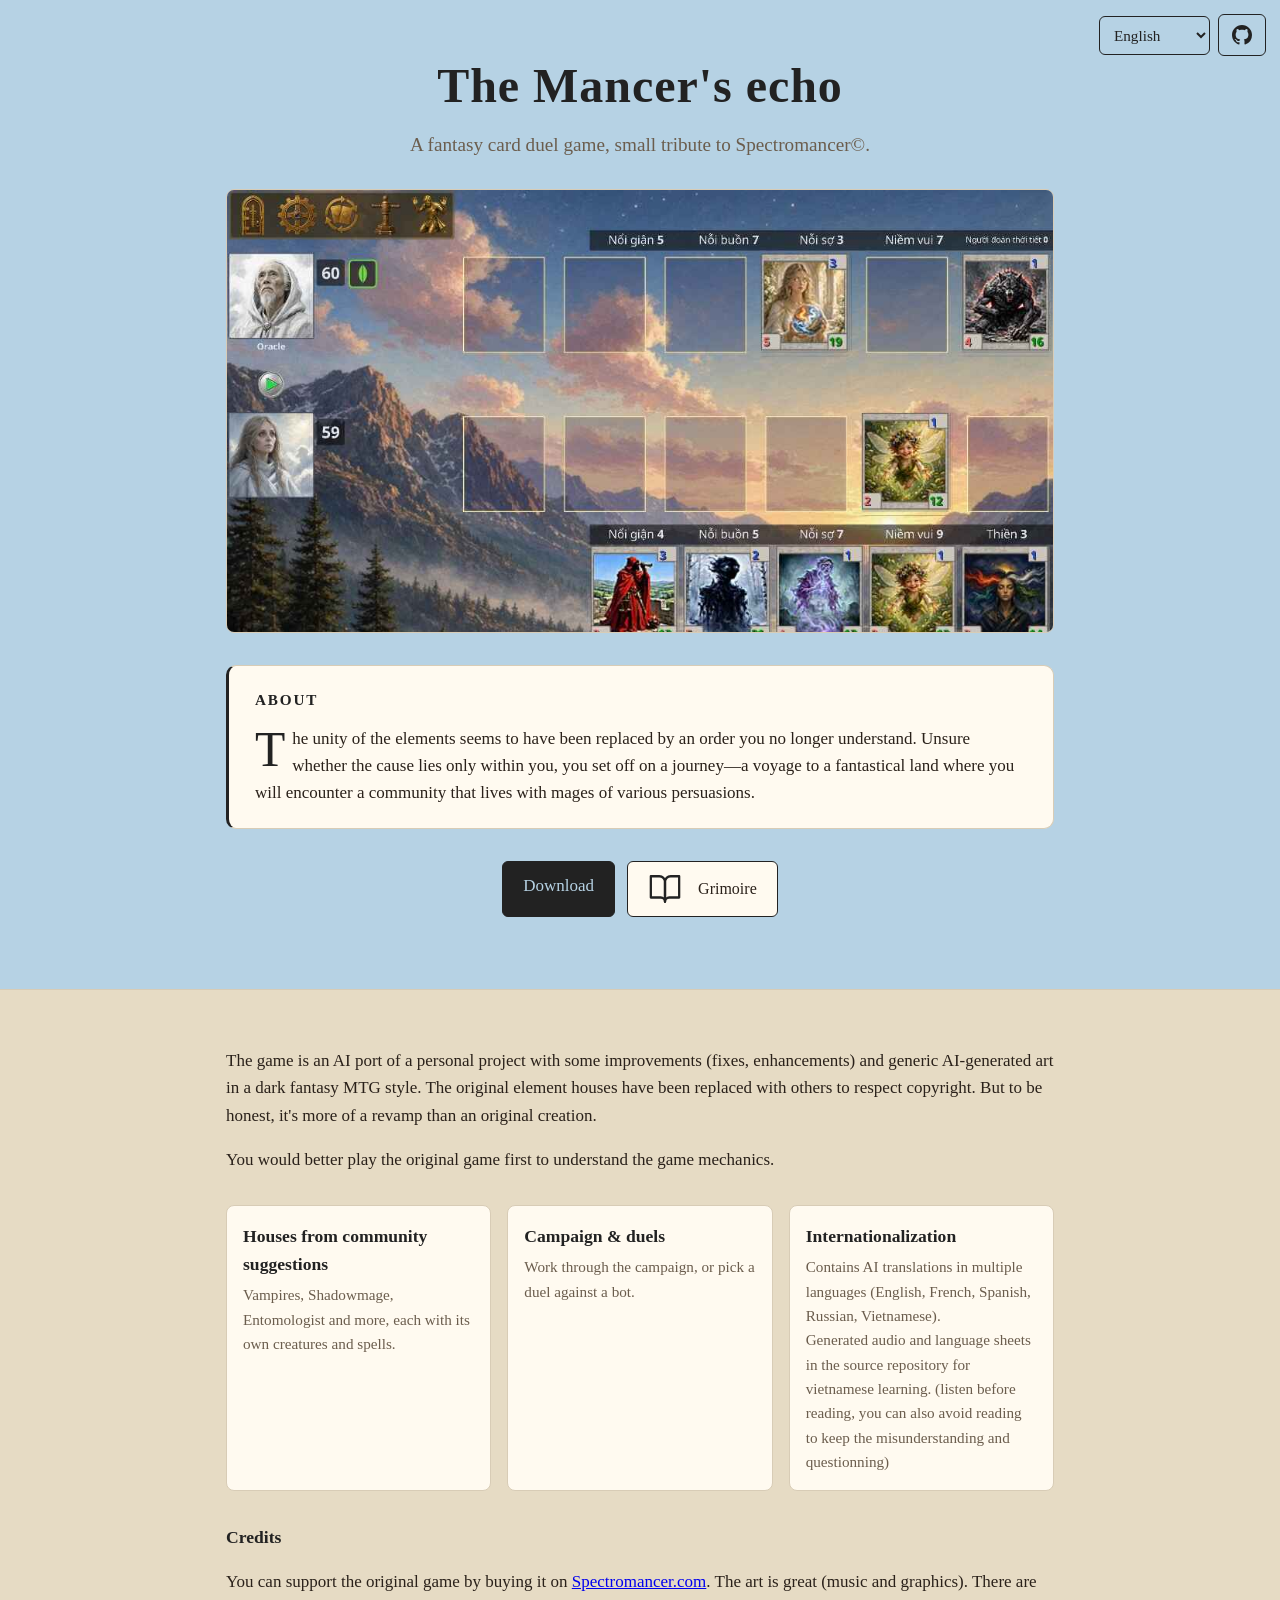
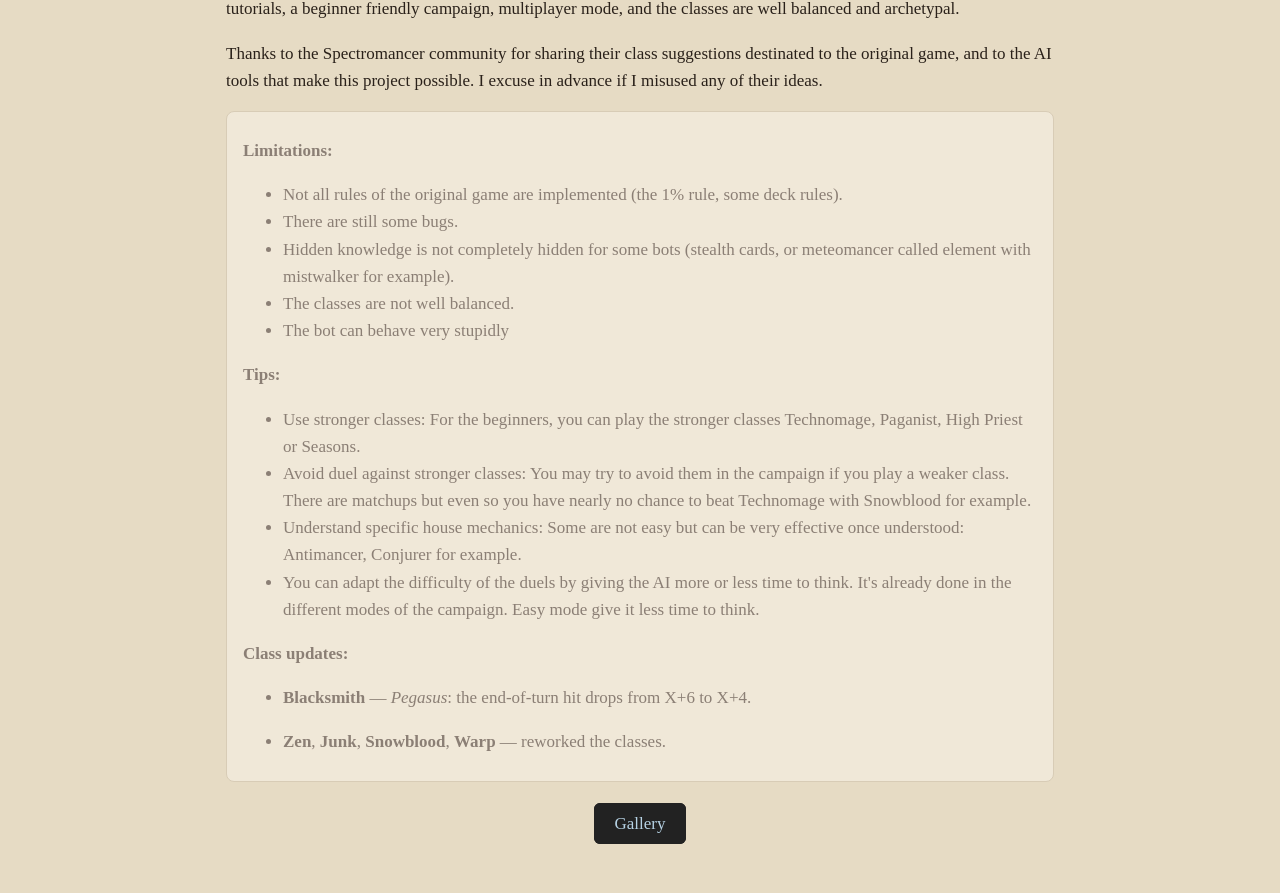
==== commit 1437f828: "add technomage * fix phosphor wall" ====
--- a/docs/index.html
+++ b/docs/index.html
@@ -117,14 +117,19 @@
             <li>Not all rules of the original game are implemented (the 1% rule, some deck rules).</li>
             <li>There are still some bugs.</li>
             <li>Hidden knowledge is not completely hidden for some bots (stealth cards, or meteomancer called element with mistwalker for example).</li>
-            <li>The classes are not well balanced. In the campaign, you may have a hard time to beat paganist, highpriest for example. (Seasons is also quite strong, but in the campaign the bot used is weaker.)</li>
+            <li>The classes are not well balanced.</li>
             <li>The bot can behave very stupidly</li>
           </ul>
         </p>
         <p>
-          <strong>Tips:</strong> For the beginners, I think the classes that are easier to play: Shaman, Troopers (a rebranding of the original mecha by a starcraft fan I think).
-          Some are not easy but can be very effective once understood: Antimancer, Conjurer for example.
-          You can adapt the difficulty of the duels by giving the AI more or less time to think. It's already done in the different modes of the campaign. Easy mode give it less time to think.
+          <strong>Tips:</strong>
+          <ul><li>Use stronger classes: For the beginners, you can play the stronger classes Technomage, Paganist, High Priest or Seasons.</li>
+          <li>Avoid duel against stronger classes: You may try to avoid them in the campaign if you play a weaker class. There are matchups but even so you have nearly no chance to beat Technomage with Snowblood for example.</li>
+          <li>Understand specific house mechanics: Some are not easy but can be very effective once understood: Antimancer, Conjurer for example.</li>
+          <li>
+            You can adapt the difficulty of the duels by giving the AI more or less time to think. It's already done in the different modes of the campaign. Easy mode give it less time to think.
+          </li>
+          </ul>
         </p>
       </div>
       <div>
@@ -137,9 +142,6 @@
         </ul>
       </div>
     </div>
-    <p>
-      <img class="screenshot2" id="shot2" src="screenshot2.jpg">
-    </p>
     <p class="cta">
       <a class="btn primary" id="gallery" href="gallery/"><span id="gallerytext">Gallery</span></a>
     </p>
